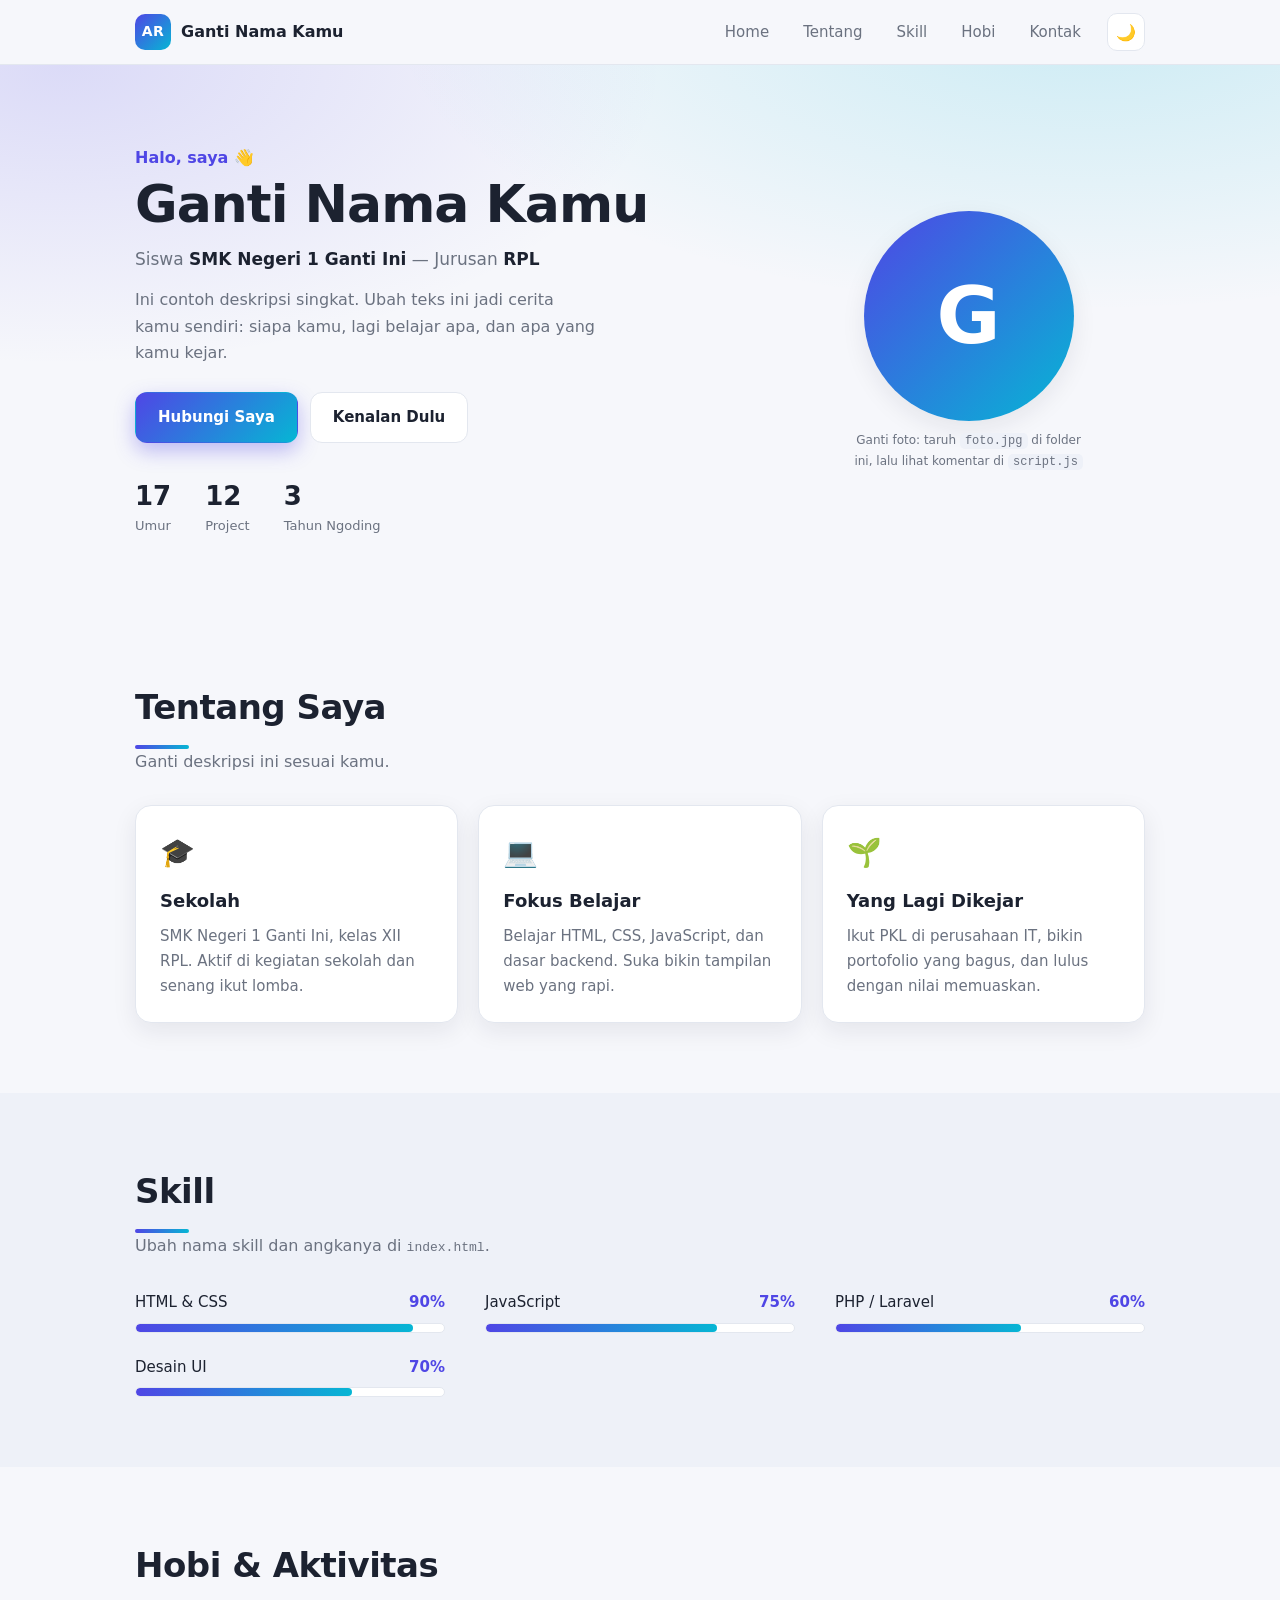
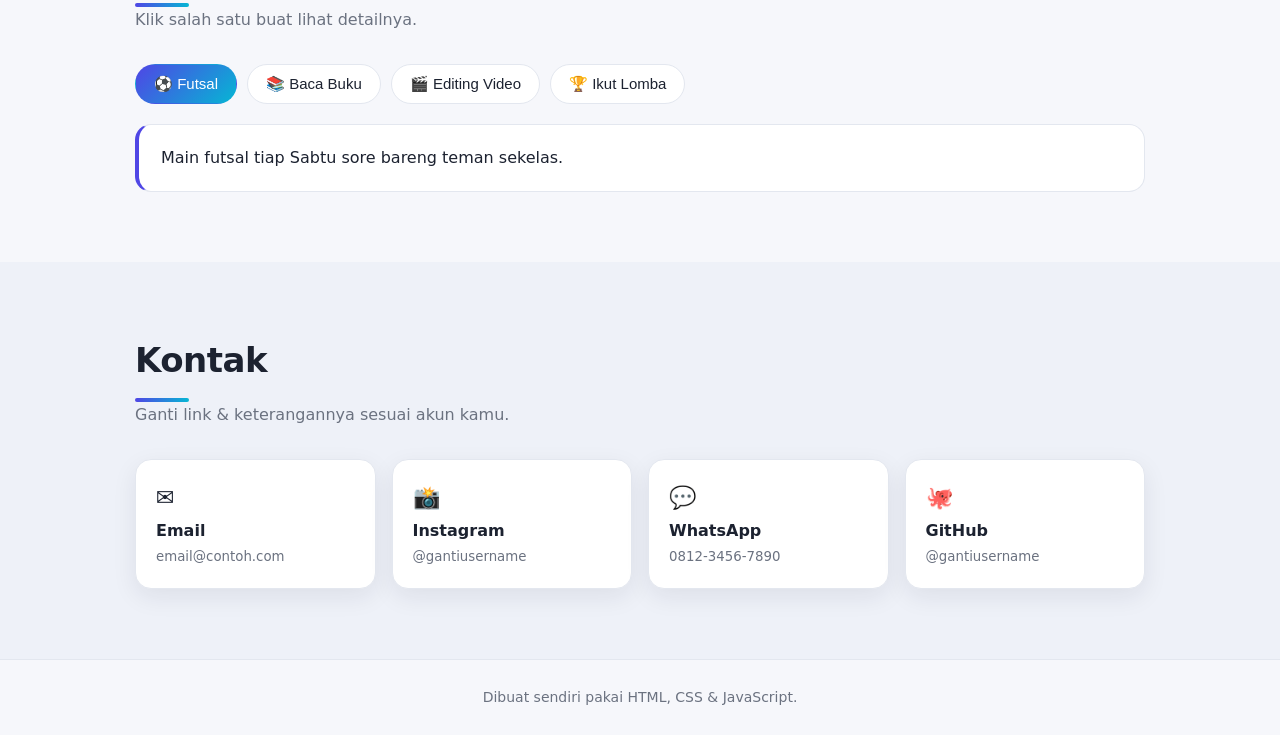
==== index.html @ 1ccd7837 "Web profil siswa: HTML, CSS, JS murni Struktur halaman: hero, tentang, skill, hobi, dan kontak. Teks" ====
<!DOCTYPE html>
<html lang="id">
<head>
  <meta charset="UTF-8" />
  <meta name="viewport" content="width=device-width, initial-scale=1.0" />
  <title>Profil Siswa — Ganti Nama Ini</title>
  <meta name="description" content="Web profil siswa SMA/SMK sederhana." />
  <link rel="stylesheet" href="style.css" />
</head>
<body>

  <!-- ====== NAVBAR ====== -->
  <header class="navbar" id="navbar">
    <div class="container nav-inner">
      <a href="#home" class="brand">
        <span class="brand-badge">AR</span>
        <span class="brand-name">Ganti Nama Kamu</span>
      </a>

      <button class="nav-toggle" id="navToggle" aria-label="Buka menu" aria-expanded="false">
        <span></span><span></span><span></span>
      </button>

      <nav class="nav-links" id="navLinks">
        <a href="#home">Home</a>
        <a href="#tentang">Tentang</a>
        <a href="#skill">Skill</a>
        <a href="#hobi">Hobi</a>
        <a href="#kontak">Kontak</a>
        <button class="theme-btn" id="themeBtn" title="Ganti tema" aria-label="Ganti tema">🌙</button>
      </nav>
    </div>
  </header>

  <main>

    <!-- ====== HERO ====== -->
    <section class="hero" id="home">
      <div class="container hero-grid">
        <div class="hero-text reveal">
          <p class="hero-hi">Halo, saya 👋</p>
          <h1 class="hero-name">Ganti Nama Kamu</h1>
          <p class="hero-role">
            Siswa <strong>SMK Negeri 1 Ganti Ini</strong> — Jurusan <strong>RPL</strong>
          </p>
          <p class="hero-desc">
            Ini contoh deskripsi singkat. Ubah teks ini jadi cerita kamu sendiri:
            siapa kamu, lagi belajar apa, dan apa yang kamu kejar.
          </p>

          <div class="hero-actions">
            <a href="#kontak" class="btn btn-primary">Hubungi Saya</a>
            <a href="#tentang" class="btn btn-ghost">Kenalan Dulu</a>
          </div>

          <ul class="hero-stats">
            <li><b data-count="17">0</b><span>Umur</span></li>
            <li><b data-count="12">0</b><span>Project</span></li>
            <li><b data-count="3">0</b><span>Tahun Ngoding</span></li>
          </ul>
        </div>

        <div class="hero-photo reveal">
          <div class="avatar" id="avatar">F</div>
          <p class="avatar-hint">Ganti foto: taruh <code>foto.jpg</code> di folder ini, lalu lihat komentar di <code>script.js</code></p>
        </div>
      </div>
    </section>

    <!-- ====== TENTANG ====== -->
    <section class="section" id="tentang">
      <div class="container">
        <h2 class="section-title reveal">Tentang Saya</h2>
        <p class="section-sub reveal">Ganti deskripsi ini sesuai kamu.</p>

        <div class="cards">
          <article class="card reveal">
            <div class="card-icon">🎓</div>
            <h3>Sekolah</h3>
            <p>SMK Negeri 1 Ganti Ini, kelas XII RPL. Aktif di kegiatan sekolah dan senang ikut lomba.</p>
          </article>
          <article class="card reveal">
            <div class="card-icon">💻</div>
            <h3>Fokus Belajar</h3>
            <p>Belajar HTML, CSS, JavaScript, dan dasar backend. Suka bikin tampilan web yang rapi.</p>
          </article>
          <article class="card reveal">
            <div class="card-icon">🌱</div>
            <h3>Yang Lagi Dikejar</h3>
            <p>Ikut PKL di perusahaan IT, bikin portofolio yang bagus, dan lulus dengan nilai memuaskan.</p>
          </article>
        </div>
      </div>
    </section>

    <!-- ====== SKILL ====== -->
    <section class="section section-alt" id="skill">
      <div class="container">
        <h2 class="section-title reveal">Skill</h2>
        <p class="section-sub reveal">Ubah nama skill dan angkanya di <code>index.html</code>.</p>

        <div class="skills">
          <div class="skill reveal">
            <div class="skill-head"><span class="skill-name">HTML &amp; CSS</span><span class="skill-val">90%</span></div>
            <div class="bar"><i style="--w: 90%"></i></div>
          </div>
          <div class="skill reveal">
            <div class="skill-head"><span class="skill-name">JavaScript</span><span class="skill-val">75%</span></div>
            <div class="bar"><i style="--w: 75%"></i></div>
          </div>
          <div class="skill reveal">
            <div class="skill-head"><span class="skill-name">PHP / Laravel</span><span class="skill-val">60%</span></div>
            <div class="bar"><i style="--w: 60%"></i></div>
          </div>
          <div class="skill reveal">
            <div class="skill-head"><span class="skill-name">Desain UI</span><span class="skill-val">70%</span></div>
            <div class="bar"><i style="--w: 70%"></i></div>
          </div>
        </div>
      </div>
    </section>

    <!-- ====== HOBI ====== -->
    <section class="section" id="hobi">
      <div class="container">
        <h2 class="section-title reveal">Hobi &amp; Aktivitas</h2>
        <p class="section-sub reveal">Klik salah satu buat lihat detailnya.</p>

        <div class="hobby-list reveal" id="hobbyList">
          <button class="hobby active" data-detail="Main futsal tiap Sabtu sore bareng teman sekelas.">⚽ Futsal</button>
          <button class="hobby" data-detail="Suka baca novel fiksi dan komik, biasanya malam hari.">📚 Baca Buku</button>
          <button class="hobby" data-detail="Editing video buat konten sekolah pakai HP maupun laptop.">🎬 Editing Video</button>
          <button class="hobby" data-detail="Ikut lomba coding dan sering ikut workshop online.">🏆 Ikut Lomba</button>
        </div>

        <div class="hobby-detail reveal" id="hobbyDetail">
          Main futsal tiap Sabtu sore bareng teman sekelas.
        </div>
      </div>
    </section>

    <!-- ====== KONTAK ====== -->
    <section class="section section-alt" id="kontak">
      <div class="container">
        <h2 class="section-title reveal">Kontak</h2>
        <p class="section-sub reveal">Ganti link &amp; keterangannya sesuai akun kamu.</p>

        <div class="contact-grid">
          <a class="contact-card reveal" href="mailto:email@contoh.com">
            <span class="contact-icon">✉️</span>
            <b>Email</b>
            <small><span class="contact-info">email@contoh.com</span></small>
          </a>
          <a class="contact-card reveal" href="https://instagram.com/gantiusername" target="_blank" rel="noopener">
            <span class="contact-icon">📸</span>
            <b>Instagram</b>
            <small><span class="contact-info">@gantiusername</span></small>
          </a>
          <a class="contact-card reveal" href="https://wa.me/6281234567890" target="_blank" rel="noopener">
            <span class="contact-icon">💬</span>
            <b>WhatsApp</b>
            <small>0812-3456-7890</small>
          </a>
          <a class="contact-card reveal" href="https://github.com/gantiusername" target="_blank" rel="noopener">
            <span class="contact-icon">🐙</span>
            <b>GitHub</b>
            <small><span class="contact-info">@gantiusername</span></small>
          </a>
        </div>
      </div>
    </section>

  </main>

    <!-- ====== FOOTER ====== -->
  <footer class="footer">
    <div class="container">
      <p class="footer-text">Dibuat sendiri pakai HTML, CSS &amp; JavaScript.</p>
    </div>
  </footer>

  <button class="to-top" id="toTop" aria-label="Ke atas">↑</button>

  <script src="script.js"></script>
</body>
</html>
---- style.css ----
/* =========================================================
   Web Profil Siswa — style.css
   Mau ubah warna utama? Cukup ganti nilai di :root.
   ========================================================= */

:root {
  --bg: #f6f7fb;
  --bg-alt: #eef1f8;
  --card: #ffffff;
  --text: #1c2230;
  --muted: #6b7280;
  --border: #e3e7ef;

  /* Warna utama — ganti 2 baris ini buat ubah tema */
  --primary: #4f46e5;
  --accent: #06b6d4;

  --radius: 16px;
  --shadow: 0 8px 24px rgba(20, 25, 45, 0.08);
  --maxw: 1050px;
}

/* Tema gelap — diaktifkan lewat tombol 🌙 */
body.dark {
  --bg: #0f1220;
  --bg-alt: #151931;
  --card: #191d33;
  --text: #e7eaf6;
  --muted: #9aa3bd;
  --border: #272c48;
  --shadow: 0 8px 24px rgba(0, 0, 0, 0.4);
}

* {
  box-sizing: border-box;
  margin: 0;
  padding: 0;
}

html {
  scroll-behavior: smooth;
}

body {
  font-family:
    "Segoe UI",
    system-ui,
    -apple-system,
    sans-serif;
  background: var(--bg);
  color: var(--text);
  line-height: 1.65;
  transition:
    background 0.3s,
    color 0.3s;
}

.container {
  width: 100%;
  max-width: var(--maxw);
  margin: 0 auto;
  padding: 0 20px;
}

a {
  color: inherit;
  text-decoration: none;
}

/* ================= NAVBAR ================= */
.navbar {
  position: sticky;
  top: 0;
  z-index: 50;
  background: color-mix(in srgb, var(--bg) 85%, transparent);
  backdrop-filter: blur(10px);
  border-bottom: 1px solid var(--border);
}

.nav-inner {
  display: flex;
  align-items: center;
  justify-content: space-between;
  height: 64px;
}

.brand {
  display: flex;
  align-items: center;
  gap: 10px;
  font-weight: 700;
}

.brand-badge {
  width: 36px;
  height: 36px;
  border-radius: 10px;
  display: grid;
  place-items: center;
  background: linear-gradient(135deg, var(--primary), var(--accent));
  color: #fff;
  font-size: 14px;
  letter-spacing: 0.5px;
}

.nav-links {
  display: flex;
  align-items: center;
  gap: 6px;
}

.nav-links a {
  padding: 8px 14px;
  border-radius: 10px;
  font-size: 15px;
  color: var(--muted);
  transition:
    background 0.2s,
    color 0.2s;
}
.nav-links a:hover {
  background: var(--bg-alt);
  color: var(--text);
}

.theme-btn {
  border: 1px solid var(--border);
  background: var(--card);
  color: var(--text);
  width: 38px;
  height: 38px;
  border-radius: 10px;
  cursor: pointer;
  font-size: 16px;
  margin-left: 6px;
  transition: transform 0.2s;
}
.theme-btn:hover {
  transform: scale(1.08);
}

.nav-toggle {
  display: none;
  flex-direction: column;
  gap: 5px;
  cursor: pointer;
  background: none;
  border: 0;
  padding: 8px;
}
.nav-toggle span {
  width: 24px;
  height: 2px;
  background: var(--text);
  border-radius: 2px;
  transition: 0.25s;
}

/* ================= HERO ================= */
.hero {
  padding: 80px 0 70px;
  background:
    radial-gradient(
      700px 300px at 85% -10%,
      color-mix(in srgb, var(--accent) 18%, transparent),
      transparent
    ),
    radial-gradient(
      600px 300px at 5% 0%,
      color-mix(in srgb, var(--primary) 16%, transparent),
      transparent
    );
}

.hero-grid {
  display: grid;
  grid-template-columns: 1.4fr 0.8fr;
  gap: 40px;
  align-items: center;
}

.hero-hi {
  color: var(--primary);
  font-weight: 600;
}

.hero-name {
  font-size: clamp(32px, 5vw, 52px);
  line-height: 1.15;
  margin: 4px 0 10px;
  letter-spacing: -1px;
}

.hero-role {
  color: var(--muted);
  font-size: 17px;
}
.hero-role strong {
  color: var(--text);
}

.hero-desc {
  margin-top: 14px;
  max-width: 46ch;
  color: var(--muted);
}

.hero-actions {
  display: flex;
  gap: 12px;
  margin-top: 26px;
  flex-wrap: wrap;
}

.btn {
  display: inline-block;
  padding: 12px 22px;
  border-radius: 12px;
  font-weight: 600;
  font-size: 15px;
  cursor: pointer;
  border: 1px solid transparent;
  transition: 0.2s;
}
.btn-primary {
  background: linear-gradient(135deg, var(--primary), var(--accent));
  color: #fff;
  box-shadow: 0 8px 20px color-mix(in srgb, var(--primary) 35%, transparent);
}
.btn-primary:hover {
  transform: translateY(-2px);
}
.btn-ghost {
  border-color: var(--border);
  background: var(--card);
}
.btn-ghost:hover {
  background: var(--bg-alt);
}

.hero-stats {
  display: flex;
  gap: 34px;
  list-style: none;
  margin-top: 38px;
}
.hero-stats b {
  display: block;
  font-size: 26px;
  line-height: 1.2;
}
.hero-stats span {
  font-size: 13px;
  color: var(--muted);
}

/* Foto / avatar */
.hero-photo {
  display: grid;
  justify-items: center;
  gap: 10px;
}

.avatar {
  width: 210px;
  height: 210px;
  border-radius: 50%;
  display: grid;
  place-items: center;
  font-size: 78px;
  font-weight: 700;
  color: #fff;
  background: linear-gradient(135deg, var(--primary), var(--accent));
  box-shadow: var(--shadow);
  overflow: hidden;
  background-size: cover;
  background-position: center;
}

.avatar-hint {
  font-size: 12px;
  color: var(--muted);
  text-align: center;
  max-width: 240px;
}
.avatar-hint code {
  background: var(--bg-alt);
  padding: 1px 5px;
  border-radius: 5px;
}

/* ================= SECTION UMUM ================= */
.section {
  padding: 70px 0;
}
.section-alt {
  background: var(--bg-alt);
}

.section-title {
  font-size: clamp(24px, 3.4vw, 34px);
  letter-spacing: -0.5px;
}
.section-sub {
  color: var(--muted);
  margin-bottom: 30px;
}

.section-title::after {
  content: "";
  display: block;
  width: 54px;
  height: 4px;
  border-radius: 4px;
  margin-top: 10px;
  background: linear-gradient(90deg, var(--primary), var(--accent));
}

/* ================= KARTU ================= */
.cards {
  display: grid;
  grid-template-columns: repeat(auto-fit, minmax(240px, 1fr));
  gap: 20px;
}

.card {
  background: var(--card);
  border: 1px solid var(--border);
  border-radius: var(--radius);
  padding: 24px;
  box-shadow: var(--shadow);
  transition:
    transform 0.25s,
    box-shadow 0.25s;
}
.card:hover {
  transform: translateY(-6px);
}
.card-icon {
  font-size: 28px;
  margin-bottom: 10px;
}
.card h3 {
  font-size: 18px;
  margin-bottom: 8px;
}
.card p {
  color: var(--muted);
  font-size: 15px;
}

/* ================= SKILL ================= */
.skills {
  display: grid;
  grid-template-columns: repeat(auto-fit, minmax(280px, 1fr));
  gap: 22px 40px;
}

.skill-head {
  display: flex;
  justify-content: space-between;
  font-size: 15px;
  margin-bottom: 8px;
}
.skill-val {
  color: var(--primary);
  font-weight: 600;
}

.bar {
  height: 10px;
  border-radius: 10px;
  background: var(--card);
  border: 1px solid var(--border);
  overflow: hidden;
}

.bar i {
  display: block;
  height: 100%;
  width: 0;
  border-radius: 10px;
  background: linear-gradient(90deg, var(--primary), var(--accent));
  transition: width 1.1s cubic-bezier(0.2, 0.8, 0.2, 1);
}
.bar.in i {
  width: var(--w);
}

/* ================= HOBI ================= */
.hobby-list {
  display: flex;
  flex-wrap: wrap;
  gap: 10px;
}

.hobby {
  padding: 10px 18px;
  border-radius: 999px;
  cursor: pointer;
  font-size: 15px;
  border: 1px solid var(--border);
  background: var(--card);
  color: var(--text);
  transition: 0.2s;
}
.hobby:hover {
  border-color: var(--primary);
}
.hobby.active {
  background: linear-gradient(135deg, var(--primary), var(--accent));
  color: #fff;
  border-color: transparent;
}

.hobby-detail {
  margin-top: 20px;
  padding: 20px 22px;
  border-radius: var(--radius);
  background: var(--card);
  border: 1px solid var(--border);
  border-left: 4px solid var(--primary);
}

/* ================= KONTAK ================= */
.contact-grid {
  display: grid;
  grid-template-columns: repeat(auto-fit, minmax(200px, 1fr));
  gap: 16px;
}

.contact-card {
  display: grid;
  gap: 2px;
  padding: 20px;
  border-radius: var(--radius);
  background: var(--card);
  border: 1px solid var(--border);
  box-shadow: var(--shadow);
  transition:
    transform 0.2s,
    border-color 0.2s;
}
.contact-card:hover {
  transform: translateY(-4px);
  border-color: var(--primary);
}
.contact-icon {
  font-size: 22px;
}
.contact-card small {
  color: var(--muted);
}

/* ================= FOOTER ================= */
.footer {
  padding: 26px 0;
  text-align: center;
  font-size: 14px;
  color: var(--muted);
  border-top: 1px solid var(--border);
}

/* Tombol ke atas */
.to-top {
  position: fixed;
  right: 20px;
  bottom: 20px;
  width: 44px;
  height: 44px;
  border-radius: 50%;
  border: 0;
  cursor: pointer;
  color: #fff;
  font-size: 18px;
  background: linear-gradient(135deg, var(--primary), var(--accent));
  box-shadow: var(--shadow);
  opacity: 0;
  pointer-events: none;
  transition: 0.25s;
}
.to-top.show {
  opacity: 1;
  pointer-events: auto;
}

/* ================= ANIMASI MUNCUL ================= */
.reveal {
  opacity: 0;
  transform: translateY(18px);
  transition:
    opacity 0.6s,
    transform 0.6s;
}
.reveal.in {
  opacity: 1;
  transform: none;
}

/* ================= RESPONSIVE ================= */
@media (max-width: 860px) {
  .hero-grid {
    grid-template-columns: 1fr;
    text-align: center;
  }
  .hero-desc {
    margin-left: auto;
    margin-right: auto;
  }
  .hero-actions,
  .hero-stats {
    justify-content: center;
  }
  .hero-photo {
    order: -1;
  }
  .avatar {
    width: 160px;
    height: 160px;
    font-size: 58px;
  }
}

@media (max-width: 720px) {
  .nav-toggle {
    display: flex;
  }

  .nav-links {
    position: absolute;
    top: 64px;
    left: 0;
    right: 0;
    flex-direction: column;
    align-items: stretch;
    gap: 4px;
    padding: 12px 20px 18px;
    background: var(--card);
    border-bottom: 1px solid var(--border);
    display: none;
  }
  .nav-links.open {
    display: flex;
  }
  .nav-links a {
    padding: 12px;
  }
  .theme-btn {
    margin: 6px 12px 0;
  }

  .hero-stats {
    gap: 22px;
  }
}

@media (prefers-reduced-motion: reduce) {
  * {
    animation: none !important;
    transition: none !important;
  }
}
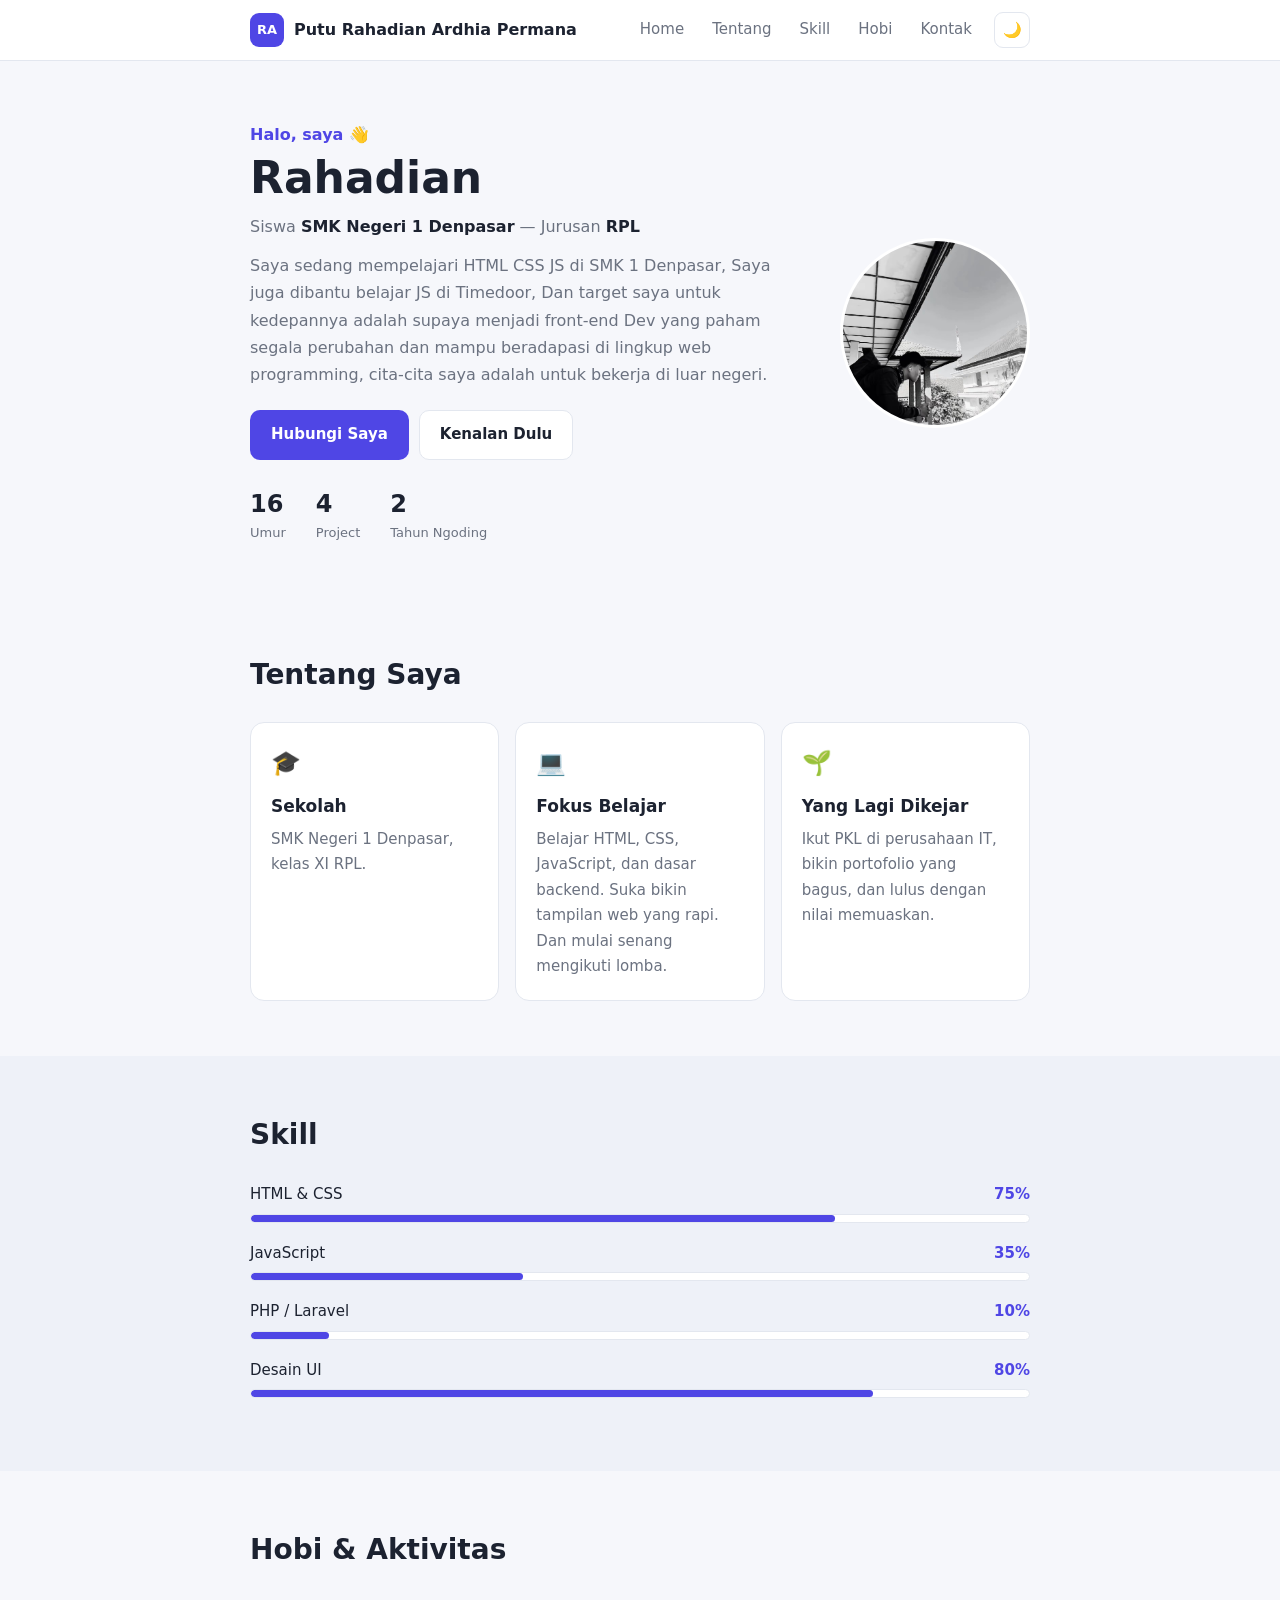
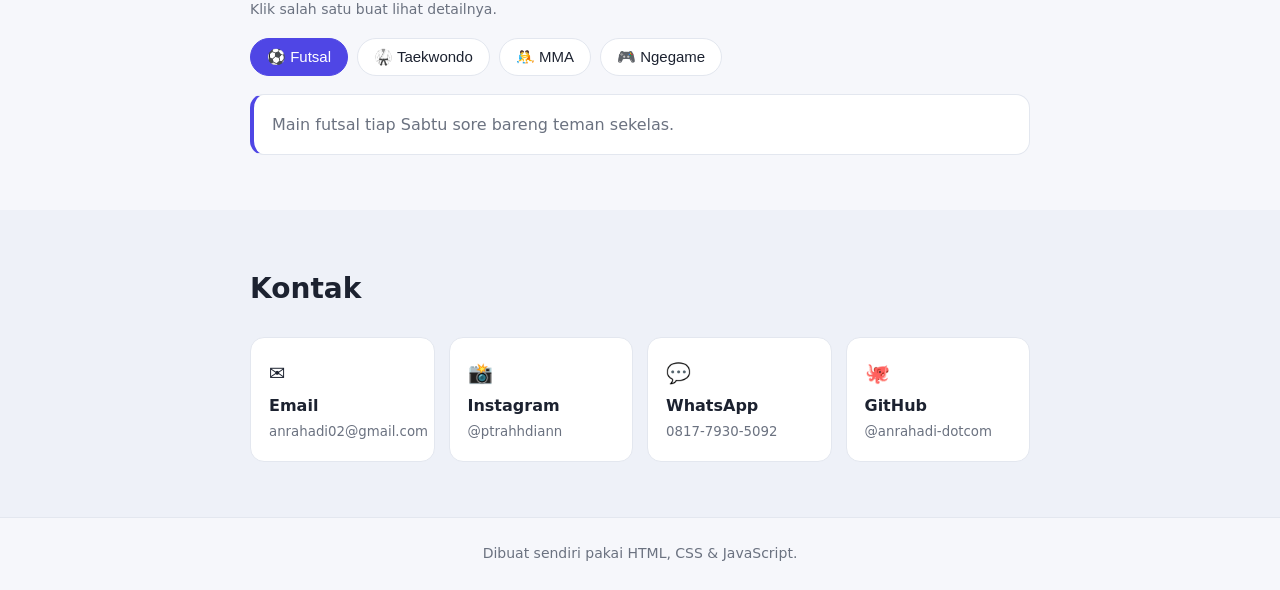
==== commit 452c69c3: "Pindahkan semua teks ke index.html dan sederhanakan desain" ====
--- a/index.html
+++ b/index.html
@@ -3,18 +3,18 @@
 <head>
   <meta charset="UTF-8" />
   <meta name="viewport" content="width=device-width, initial-scale=1.0" />
-  <title>Profil Siswa — Ganti Nama Ini</title>
-  <meta name="description" content="Web profil siswa SMA/SMK sederhana." />
+  <title>Profil Putu Rahadian Ardhia Permana</title>
+  <meta name="description" content="Profil Putu Rahadian Ardhia Permana, siswa SMK Negeri 1 Denpasar jurusan RPL." />
   <link rel="stylesheet" href="style.css" />
 </head>
 <body>
 
   <!-- ====== NAVBAR ====== -->
-  <header class="navbar" id="navbar">
+  <header class="navbar">
     <div class="container nav-inner">
       <a href="#home" class="brand">
-        <span class="brand-badge">AR</span>
-        <span class="brand-name">Ganti Nama Kamu</span>
+        <span class="brand-badge">RA</span>
+        <span class="brand-name">Putu Rahadian Ardhia Permana</span>
       </a>
 
       <button class="nav-toggle" id="navToggle" aria-label="Buka menu" aria-expanded="false">
@@ -37,15 +37,17 @@
     <!-- ====== HERO ====== -->
     <section class="hero" id="home">
       <div class="container hero-grid">
-        <div class="hero-text reveal">
+        <div class="hero-text">
           <p class="hero-hi">Halo, saya 👋</p>
-          <h1 class="hero-name">Ganti Nama Kamu</h1>
+          <h1 class="hero-name">Rahadian</h1>
           <p class="hero-role">
-            Siswa <strong>SMK Negeri 1 Ganti Ini</strong> — Jurusan <strong>RPL</strong>
+            Siswa <strong>SMK Negeri 1 Denpasar</strong> — Jurusan <strong>RPL</strong>
           </p>
           <p class="hero-desc">
-            Ini contoh deskripsi singkat. Ubah teks ini jadi cerita kamu sendiri:
-            siapa kamu, lagi belajar apa, dan apa yang kamu kejar.
+            Saya sedang mempelajari HTML CSS JS di SMK 1 Denpasar, Saya juga dibantu belajar JS
+            di Timedoor, Dan target saya untuk kedepannya adalah supaya menjadi front-end Dev yang
+            paham segala perubahan dan mampu beradapasi di lingkup web programming, cita-cita saya
+            adalah untuk bekerja di luar negeri.
           </p>
 
           <div class="hero-actions">
@@ -54,15 +56,14 @@
           </div>
 
           <ul class="hero-stats">
-            <li><b data-count="17">0</b><span>Umur</span></li>
-            <li><b data-count="12">0</b><span>Project</span></li>
-            <li><b data-count="3">0</b><span>Tahun Ngoding</span></li>
+            <li><b data-count="16">16</b><span>Umur</span></li>
+            <li><b data-count="4">4</b><span>Project</span></li>
+            <li><b data-count="2">2</b><span>Tahun Ngoding</span></li>
           </ul>
         </div>
 
-        <div class="hero-photo reveal">
-          <div class="avatar" id="avatar">F</div>
-          <p class="avatar-hint">Ganti foto: taruh <code>foto.jpg</code> di folder ini, lalu lihat komentar di <code>script.js</code></p>
+        <div class="hero-photo">
+          <img class="avatar" src="foto.jpeg" alt="Foto Putu Rahadian Ardhia Permana" />
         </div>
       </div>
     </section>
@@ -70,21 +71,20 @@
     <!-- ====== TENTANG ====== -->
     <section class="section" id="tentang">
       <div class="container">
-        <h2 class="section-title reveal">Tentang Saya</h2>
-        <p class="section-sub reveal">Ganti deskripsi ini sesuai kamu.</p>
+        <h2 class="section-title">Tentang Saya</h2>
 
         <div class="cards">
-          <article class="card reveal">
+          <article class="card">
             <div class="card-icon">🎓</div>
             <h3>Sekolah</h3>
-            <p>SMK Negeri 1 Ganti Ini, kelas XII RPL. Aktif di kegiatan sekolah dan senang ikut lomba.</p>
+            <p>SMK Negeri 1 Denpasar, kelas XI RPL.</p>
           </article>
-          <article class="card reveal">
+          <article class="card">
             <div class="card-icon">💻</div>
             <h3>Fokus Belajar</h3>
-            <p>Belajar HTML, CSS, JavaScript, dan dasar backend. Suka bikin tampilan web yang rapi.</p>
+            <p>Belajar HTML, CSS, JavaScript, dan dasar backend. Suka bikin tampilan web yang rapi. Dan mulai senang mengikuti lomba.</p>
           </article>
-          <article class="card reveal">
+          <article class="card">
             <div class="card-icon">🌱</div>
             <h3>Yang Lagi Dikejar</h3>
             <p>Ikut PKL di perusahaan IT, bikin portofolio yang bagus, dan lulus dengan nilai memuaskan.</p>
@@ -96,26 +96,26 @@
     <!-- ====== SKILL ====== -->
     <section class="section section-alt" id="skill">
       <div class="container">
-        <h2 class="section-title reveal">Skill</h2>
-        <p class="section-sub reveal">Ubah nama skill dan angkanya di <code>index.html</code>.</p>
+        <h2 class="section-title">Skill</h2>
 
-        <div class="skills">
-          <div class="skill reveal">
-            <div class="skill-head"><span class="skill-name">HTML &amp; CSS</span><span class="skill-val">90%</span></div>
-            <div class="bar"><i style="--w: 90%"></i></div>
-          </div>
-          <div class="skill reveal">
-            <div class="skill-head"><span class="skill-name">JavaScript</span><span class="skill-val">75%</span></div>
-            <div class="bar"><i style="--w: 75%"></i></div>
-          </div>
-          <div class="skill reveal">
-            <div class="skill-head"><span class="skill-name">PHP / Laravel</span><span class="skill-val">60%</span></div>
-            <div class="bar"><i style="--w: 60%"></i></div>
-          </div>
-          <div class="skill reveal">
-            <div class="skill-head"><span class="skill-name">Desain UI</span><span class="skill-val">70%</span></div>
-            <div class="bar"><i style="--w: 70%"></i></div>
-          </div>
+        <div class="skill reveal">
+          <div class="skill-head"><span>HTML &amp; CSS</span><span class="skill-val">75%</span></div>
+          <div class="bar"><i style="--w: 75%"></i></div>
+        </div>
+
+        <div class="skill reveal">
+          <div class="skill-head"><span>JavaScript</span><span class="skill-val">35%</span></div>
+          <div class="bar"><i style="--w: 35%"></i></div>
+        </div>
+
+        <div class="skill reveal">
+          <div class="skill-head"><span>PHP / Laravel</span><span class="skill-val">10%</span></div>
+          <div class="bar"><i style="--w: 10%"></i></div>
+        </div>
+
+        <div class="skill reveal">
+          <div class="skill-head"><span>Desain UI</span><span class="skill-val">80%</span></div>
+          <div class="bar"><i style="--w: 80%"></i></div>
         </div>
       </div>
     </section>
@@ -123,48 +123,47 @@
     <!-- ====== HOBI ====== -->
     <section class="section" id="hobi">
       <div class="container">
-        <h2 class="section-title reveal">Hobi &amp; Aktivitas</h2>
-        <p class="section-sub reveal">Klik salah satu buat lihat detailnya.</p>
+        <h2 class="section-title">Hobi &amp; Aktivitas</h2>
+        <p class="hobby-hint">Klik salah satu buat lihat detailnya.</p>
 
-        <div class="hobby-list reveal" id="hobbyList">
+        <div class="hobby-list" id="hobbyList">
           <button class="hobby active" data-detail="Main futsal tiap Sabtu sore bareng teman sekelas.">⚽ Futsal</button>
-          <button class="hobby" data-detail="Suka baca novel fiksi dan komik, biasanya malam hari.">📚 Baca Buku</button>
-          <button class="hobby" data-detail="Editing video buat konten sekolah pakai HP maupun laptop.">🎬 Editing Video</button>
-          <button class="hobby" data-detail="Ikut lomba coding dan sering ikut workshop online.">🏆 Ikut Lomba</button>
+          <button class="hobby" data-detail="Suka nendang nendang saat tidak ada kerjaan.">🥋 Taekwondo</button>
+          <button class="hobby" data-detail="Selain suka nendang saya juga suka mukul dan banting, of course dengan padsworks dan teman sparring.">🤼 MMA</button>
+          <button class="hobby" data-detail="Senang memainkan beberapa game cth: Minecraft saya suka membuat modpack untuk mengasah imajinasi saya.">🎮 Ngegame</button>
         </div>
 
-        <div class="hobby-detail reveal" id="hobbyDetail">
+        <p class="hobby-detail" id="hobbyDetail">
           Main futsal tiap Sabtu sore bareng teman sekelas.
-        </div>
+        </p>
       </div>
     </section>
 
     <!-- ====== KONTAK ====== -->
     <section class="section section-alt" id="kontak">
       <div class="container">
-        <h2 class="section-title reveal">Kontak</h2>
-        <p class="section-sub reveal">Ganti link &amp; keterangannya sesuai akun kamu.</p>
+        <h2 class="section-title">Kontak</h2>
 
         <div class="contact-grid">
-          <a class="contact-card reveal" href="mailto:email@contoh.com">
+          <a class="contact-card" href="mailto:anrahadi02@gmail.com">
             <span class="contact-icon">✉️</span>
             <b>Email</b>
-            <small><span class="contact-info">email@contoh.com</span></small>
+            <small>anrahadi02@gmail.com</small>
           </a>
-          <a class="contact-card reveal" href="https://instagram.com/gantiusername" target="_blank" rel="noopener">
+          <a class="contact-card" href="https://instagram.com/ptrahhdiann" target="_blank" rel="noopener">
             <span class="contact-icon">📸</span>
             <b>Instagram</b>
-            <small><span class="contact-info">@gantiusername</span></small>
+            <small>@ptrahhdiann</small>
           </a>
-          <a class="contact-card reveal" href="https://wa.me/6281234567890" target="_blank" rel="noopener">
+          <a class="contact-card" href="https://wa.me/6281779305092" target="_blank" rel="noopener">
             <span class="contact-icon">💬</span>
             <b>WhatsApp</b>
-            <small>0812-3456-7890</small>
+            <small>0817-7930-5092</small>
           </a>
-          <a class="contact-card reveal" href="https://github.com/gantiusername" target="_blank" rel="noopener">
+          <a class="contact-card" href="https://github.com/anrahadi-dotcom" target="_blank" rel="noopener">
             <span class="contact-icon">🐙</span>
             <b>GitHub</b>
-            <small><span class="contact-info">@gantiusername</span></small>
+            <small>@anrahadi-dotcom</small>
           </a>
         </div>
       </div>
@@ -172,10 +171,10 @@
 
   </main>
 
-    <!-- ====== FOOTER ====== -->
+  <!-- ====== FOOTER ====== -->
   <footer class="footer">
     <div class="container">
-      <p class="footer-text">Dibuat sendiri pakai HTML, CSS &amp; JavaScript.</p>
+      <p>Dibuat sendiri pakai HTML, CSS &amp; JavaScript.</p>
     </div>
   </footer>
 
--- a/style.css
+++ b/style.css
@@ -1,6 +1,6 @@
 /* =========================================================
    Web Profil Siswa — style.css
-   Mau ubah warna utama? Cukup ganti nilai di :root.
+   Mau ubah warna? Cukup ganti nilai di :root di bawah.
    ========================================================= */
 
 :root {
@@ -10,14 +10,10 @@
   --text: #1c2230;
   --muted: #6b7280;
   --border: #e3e7ef;
-
-  /* Warna utama — ganti 2 baris ini buat ubah tema */
   --primary: #4f46e5;
   --accent: #06b6d4;
-
-  --radius: 16px;
-  --shadow: 0 8px 24px rgba(20, 25, 45, 0.08);
-  --maxw: 1050px;
+  --radius: 14px;
+  --maxw: 820px;
 }
 
 /* Tema gelap — diaktifkan lewat tombol 🌙 */
@@ -28,7 +24,6 @@
   --text: #e7eaf6;
   --muted: #9aa3bd;
   --border: #272c48;
-  --shadow: 0 8px 24px rgba(0, 0, 0, 0.4);
 }
 
 * {
@@ -42,14 +37,10 @@
 }
 
 body {
-  font-family:
-    "Segoe UI",
-    system-ui,
-    -apple-system,
-    sans-serif;
+  font-family: "Segoe UI", system-ui, sans-serif;
   background: var(--bg);
   color: var(--text);
-  line-height: 1.65;
+  line-height: 1.7;
   transition:
     background 0.3s,
     color 0.3s;
@@ -72,8 +63,7 @@
   position: sticky;
   top: 0;
   z-index: 50;
-  background: color-mix(in srgb, var(--bg) 85%, transparent);
-  backdrop-filter: blur(10px);
+  background: var(--card);
   border-bottom: 1px solid var(--border);
 }
 
@@ -81,7 +71,7 @@
   display: flex;
   align-items: center;
   justify-content: space-between;
-  height: 64px;
+  height: 60px;
 }
 
 .brand {
@@ -92,90 +82,71 @@
 }
 
 .brand-badge {
-  width: 36px;
-  height: 36px;
-  border-radius: 10px;
+  width: 34px;
+  height: 34px;
   display: grid;
   place-items: center;
-  background: linear-gradient(135deg, var(--primary), var(--accent));
+  border-radius: 9px;
+  background: var(--primary);
   color: #fff;
-  font-size: 14px;
-  letter-spacing: 0.5px;
+  font-size: 13px;
 }
 
 .nav-links {
   display: flex;
   align-items: center;
-  gap: 6px;
+  gap: 4px;
 }
 
 .nav-links a {
-  padding: 8px 14px;
-  border-radius: 10px;
-  font-size: 15px;
-  color: var(--muted);
-  transition:
-    background 0.2s,
-    color 0.2s;
-}
+  padding: 7px 12px;
+  border-radius: 9px;
+  font-size: 15px;
+  color: var(--muted);
+}
+
 .nav-links a:hover {
   background: var(--bg-alt);
   color: var(--text);
 }
 
 .theme-btn {
-  border: 1px solid var(--border);
+  margin-left: 6px;
+  width: 36px;
+  height: 36px;
+  border: 1px solid var(--border);
+  border-radius: 9px;
   background: var(--card);
   color: var(--text);
-  width: 38px;
-  height: 38px;
-  border-radius: 10px;
+  font-size: 15px;
   cursor: pointer;
-  font-size: 16px;
-  margin-left: 6px;
-  transition: transform 0.2s;
-}
-.theme-btn:hover {
-  transform: scale(1.08);
 }
 
 .nav-toggle {
   display: none;
   flex-direction: column;
   gap: 5px;
+  padding: 8px;
+  border: 0;
+  background: none;
   cursor: pointer;
-  background: none;
-  border: 0;
-  padding: 8px;
-}
+}
+
 .nav-toggle span {
   width: 24px;
   height: 2px;
   background: var(--text);
-  border-radius: 2px;
-  transition: 0.25s;
 }
 
 /* ================= HERO ================= */
 .hero {
-  padding: 80px 0 70px;
-  background:
-    radial-gradient(
-      700px 300px at 85% -10%,
-      color-mix(in srgb, var(--accent) 18%, transparent),
-      transparent
-    ),
-    radial-gradient(
-      600px 300px at 5% 0%,
-      color-mix(in srgb, var(--primary) 16%, transparent),
-      transparent
-    );
+  padding: 60px 0 50px;
 }
 
 .hero-grid {
   display: grid;
-  grid-template-columns: 1.4fr 0.8fr;
-  gap: 40px;
+  grid-template-columns: 1fr 190px;
+  gap: 34px;
   align-items: center;
 }
 
@@ -185,191 +156,151 @@
 }
 
 .hero-name {
-  font-size: clamp(32px, 5vw, 52px);
-  line-height: 1.15;
-  margin: 4px 0 10px;
-  letter-spacing: -1px;
+  font-size: clamp(30px, 5vw, 44px);
+  line-height: 1.2;
+  margin: 4px 0 8px;
 }
 
 .hero-role {
   color: var(--muted);
-  font-size: 17px;
-}
+}
+
 .hero-role strong {
   color: var(--text);
 }
 
 .hero-desc {
-  margin-top: 14px;
-  max-width: 46ch;
+  margin-top: 12px;
   color: var(--muted);
 }
 
 .hero-actions {
   display: flex;
-  gap: 12px;
-  margin-top: 26px;
   flex-wrap: wrap;
+  gap: 10px;
+  margin-top: 22px;
 }
 
 .btn {
   display: inline-block;
-  padding: 12px 22px;
-  border-radius: 12px;
+  padding: 11px 20px;
+  border-radius: 10px;
   font-weight: 600;
   font-size: 15px;
   cursor: pointer;
   border: 1px solid transparent;
   transition: 0.2s;
 }
+
 .btn-primary {
-  background: linear-gradient(135deg, var(--primary), var(--accent));
+  background: var(--primary);
   color: #fff;
-  box-shadow: 0 8px 20px color-mix(in srgb, var(--primary) 35%, transparent);
-}
+}
+
 .btn-primary:hover {
-  transform: translateY(-2px);
-}
+  background: var(--accent);
+}
+
 .btn-ghost {
+  background: var(--card);
   border-color: var(--border);
-  background: var(--card);
-}
+}
+
 .btn-ghost:hover {
   background: var(--bg-alt);
 }
 
 .hero-stats {
   display: flex;
-  gap: 34px;
+  gap: 30px;
   list-style: none;
-  margin-top: 38px;
-}
+  margin-top: 30px;
+}
+
 .hero-stats b {
   display: block;
-  font-size: 26px;
+  font-size: 24px;
   line-height: 1.2;
 }
+
 .hero-stats span {
   font-size: 13px;
   color: var(--muted);
 }
 
-/* Foto / avatar */
-.hero-photo {
-  display: grid;
-  justify-items: center;
-  gap: 10px;
-}
-
+/* Foto profil */
 .avatar {
-  width: 210px;
-  height: 210px;
+  width: 190px;
+  height: 190px;
+  object-fit: cover;
   border-radius: 50%;
-  display: grid;
-  place-items: center;
-  font-size: 78px;
-  font-weight: 700;
-  color: #fff;
-  background: linear-gradient(135deg, var(--primary), var(--accent));
-  box-shadow: var(--shadow);
-  overflow: hidden;
-  background-size: cover;
-  background-position: center;
-}
-
-.avatar-hint {
-  font-size: 12px;
-  color: var(--muted);
-  text-align: center;
-  max-width: 240px;
-}
-.avatar-hint code {
-  background: var(--bg-alt);
-  padding: 1px 5px;
-  border-radius: 5px;
-}
-
-/* ================= SECTION UMUM ================= */
+  border: 3px solid var(--card);
+  display: block;
+}
+
+/* ================= SECTION ================= */
 .section {
-  padding: 70px 0;
-}
+  padding: 55px 0;
+}
+
 .section-alt {
   background: var(--bg-alt);
 }
 
 .section-title {
-  font-size: clamp(24px, 3.4vw, 34px);
-  letter-spacing: -0.5px;
-}
-.section-sub {
-  color: var(--muted);
-  margin-bottom: 30px;
-}
-
-.section-title::after {
-  content: "";
-  display: block;
-  width: 54px;
-  height: 4px;
-  border-radius: 4px;
-  margin-top: 10px;
-  background: linear-gradient(90deg, var(--primary), var(--accent));
-}
-
-/* ================= KARTU ================= */
+  font-size: clamp(22px, 3.4vw, 28px);
+  margin-bottom: 24px;
+}
+
+/* ================= KARTU "TENTANG" ================= */
 .cards {
   display: grid;
-  grid-template-columns: repeat(auto-fit, minmax(240px, 1fr));
-  gap: 20px;
+  grid-template-columns: repeat(auto-fit, minmax(220px, 1fr));
+  gap: 16px;
 }
 
 .card {
   background: var(--card);
   border: 1px solid var(--border);
   border-radius: var(--radius);
-  padding: 24px;
-  box-shadow: var(--shadow);
-  transition:
-    transform 0.25s,
-    box-shadow 0.25s;
-}
-.card:hover {
-  transform: translateY(-6px);
-}
+  padding: 20px;
+}
+
 .card-icon {
-  font-size: 28px;
-  margin-bottom: 10px;
-}
+  font-size: 24px;
+  margin-bottom: 8px;
+}
+
 .card h3 {
-  font-size: 18px;
-  margin-bottom: 8px;
-}
+  font-size: 17px;
+  margin-bottom: 6px;
+}
+
 .card p {
   color: var(--muted);
   font-size: 15px;
 }
 
 /* ================= SKILL ================= */
-.skills {
-  display: grid;
-  grid-template-columns: repeat(auto-fit, minmax(280px, 1fr));
-  gap: 22px 40px;
+.skill {
+  margin-bottom: 18px;
 }
 
 .skill-head {
   display: flex;
   justify-content: space-between;
   font-size: 15px;
-  margin-bottom: 8px;
-}
+  margin-bottom: 6px;
+}
+
 .skill-val {
   color: var(--primary);
   font-weight: 600;
 }
 
 .bar {
-  height: 10px;
-  border-radius: 10px;
+  height: 9px;
+  border-radius: 9px;
   background: var(--card);
   border: 1px solid var(--border);
   overflow: hidden;
@@ -377,108 +308,117 @@
 
 .bar i {
   display: block;
+  width: 0;
   height: 100%;
-  width: 0;
-  border-radius: 10px;
-  background: linear-gradient(90deg, var(--primary), var(--accent));
-  transition: width 1.1s cubic-bezier(0.2, 0.8, 0.2, 1);
-}
+  border-radius: 9px;
+  background: var(--primary);
+  transition: width 1s ease;
+}
+
 .bar.in i {
   width: var(--w);
 }
 
 /* ================= HOBI ================= */
+.hobby-hint {
+  color: var(--muted);
+  font-size: 14px;
+  margin-bottom: 16px;
+}
+
 .hobby-list {
   display: flex;
   flex-wrap: wrap;
-  gap: 10px;
+  gap: 9px;
 }
 
 .hobby {
-  padding: 10px 18px;
+  padding: 9px 16px;
   border-radius: 999px;
+  border: 1px solid var(--border);
+  background: var(--card);
+  color: var(--text);
+  font-size: 15px;
   cursor: pointer;
-  font-size: 15px;
-  border: 1px solid var(--border);
-  background: var(--card);
-  color: var(--text);
   transition: 0.2s;
 }
+
 .hobby:hover {
   border-color: var(--primary);
 }
+
 .hobby.active {
-  background: linear-gradient(135deg, var(--primary), var(--accent));
+  background: var(--primary);
+  border-color: var(--primary);
   color: #fff;
-  border-color: transparent;
 }
 
 .hobby-detail {
-  margin-top: 20px;
-  padding: 20px 22px;
+  margin-top: 18px;
+  padding: 16px 18px;
   border-radius: var(--radius);
   background: var(--card);
   border: 1px solid var(--border);
   border-left: 4px solid var(--primary);
+  color: var(--muted);
 }
 
 /* ================= KONTAK ================= */
 .contact-grid {
   display: grid;
-  grid-template-columns: repeat(auto-fit, minmax(200px, 1fr));
-  gap: 16px;
+  grid-template-columns: repeat(auto-fit, minmax(180px, 1fr));
+  gap: 14px;
 }
 
 .contact-card {
   display: grid;
   gap: 2px;
-  padding: 20px;
+  padding: 18px;
   border-radius: var(--radius);
   background: var(--card);
   border: 1px solid var(--border);
-  box-shadow: var(--shadow);
-  transition:
-    transform 0.2s,
-    border-color 0.2s;
-}
+  transition: 0.2s;
+}
+
 .contact-card:hover {
-  transform: translateY(-4px);
   border-color: var(--primary);
 }
+
 .contact-icon {
-  font-size: 22px;
-}
+  font-size: 20px;
+}
+
 .contact-card small {
   color: var(--muted);
 }
 
 /* ================= FOOTER ================= */
 .footer {
-  padding: 26px 0;
+  padding: 24px 0;
   text-align: center;
   font-size: 14px;
   color: var(--muted);
   border-top: 1px solid var(--border);
 }
 
-/* Tombol ke atas */
+/* ================= TOMBOL KE ATAS ================= */
 .to-top {
   position: fixed;
-  right: 20px;
-  bottom: 20px;
-  width: 44px;
-  height: 44px;
+  right: 18px;
+  bottom: 18px;
+  width: 42px;
+  height: 42px;
+  border: 0;
   border-radius: 50%;
-  border: 0;
+  background: var(--primary);
+  color: #fff;
+  font-size: 17px;
   cursor: pointer;
-  color: #fff;
-  font-size: 18px;
-  background: linear-gradient(135deg, var(--primary), var(--accent));
-  box-shadow: var(--shadow);
   opacity: 0;
   pointer-events: none;
-  transition: 0.25s;
-}
+  transition: 0.2s;
+}
+
 .to-top.show {
   opacity: 1;
   pointer-events: auto;
@@ -487,48 +427,26 @@
 /* ================= ANIMASI MUNCUL ================= */
 .reveal {
   opacity: 0;
-  transform: translateY(18px);
+  transform: translateY(14px);
   transition:
-    opacity 0.6s,
-    transform 0.6s;
-}
+    opacity 0.5s,
+    transform 0.5s;
+}
+
 .reveal.in {
   opacity: 1;
   transform: none;
 }
 
 /* ================= RESPONSIVE ================= */
-@media (max-width: 860px) {
-  .hero-grid {
-    grid-template-columns: 1fr;
-    text-align: center;
-  }
-  .hero-desc {
-    margin-left: auto;
-    margin-right: auto;
-  }
-  .hero-actions,
-  .hero-stats {
-    justify-content: center;
-  }
-  .hero-photo {
-    order: -1;
-  }
-  .avatar {
-    width: 160px;
-    height: 160px;
-    font-size: 58px;
-  }
-}
-
-@media (max-width: 720px) {
+@media (max-width: 700px) {
   .nav-toggle {
     display: flex;
   }
 
   .nav-links {
     position: absolute;
-    top: 64px;
+    top: 60px;
     left: 0;
     right: 0;
     flex-direction: column;
@@ -539,24 +457,42 @@
     border-bottom: 1px solid var(--border);
     display: none;
   }
+
   .nav-links.open {
     display: flex;
   }
+
   .nav-links a {
-    padding: 12px;
-  }
+    padding: 11px;
+  }
+
   .theme-btn {
-    margin: 6px 12px 0;
-  }
-
+    margin: 6px 11px 0;
+  }
+
+  .hero-grid {
+    grid-template-columns: 1fr;
+    text-align: center;
+  }
+
+  .hero-photo {
+    order: -1;
+  }
+
+  .hero-actions,
   .hero-stats {
-    gap: 22px;
+    justify-content: center;
+  }
+
+  .avatar {
+    width: 150px;
+    height: 150px;
+    margin: 0 auto;
   }
 }
 
 @media (prefers-reduced-motion: reduce) {
   * {
-    animation: none !important;
     transition: none !important;
   }
 }
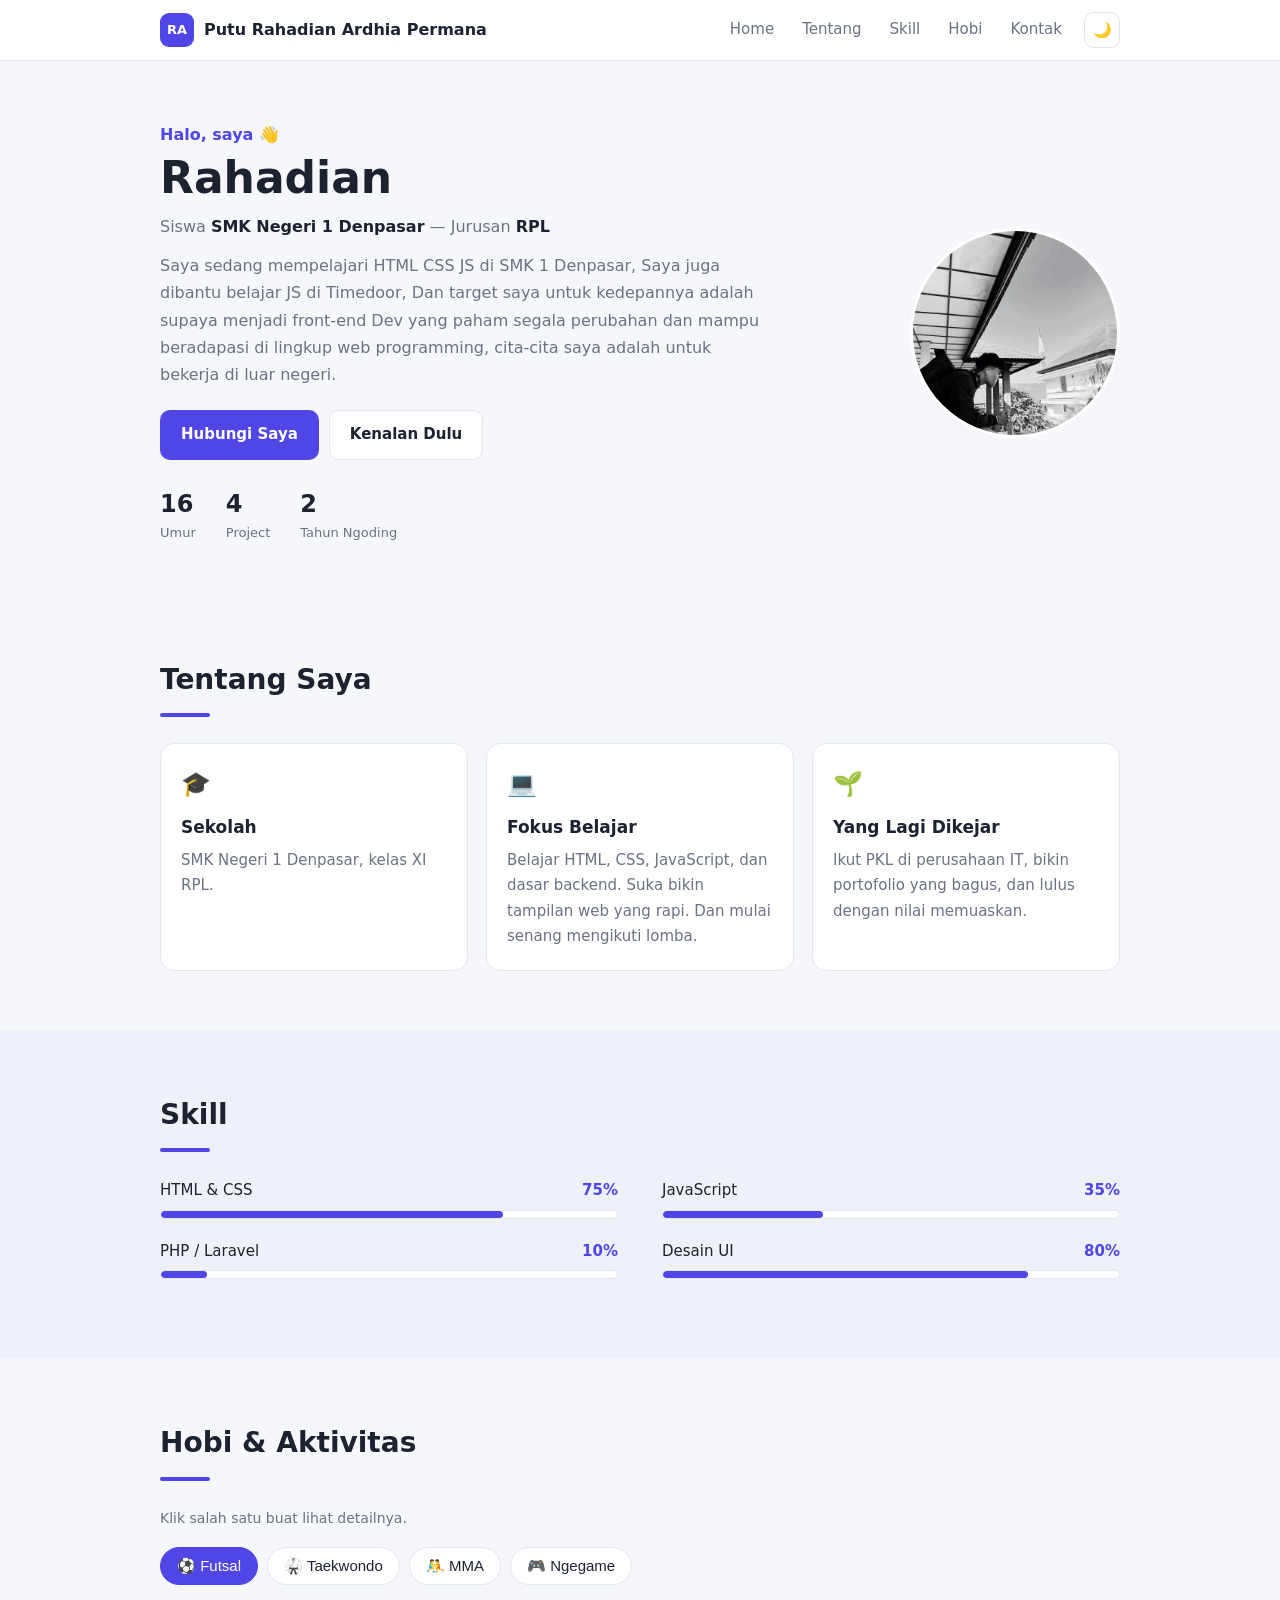
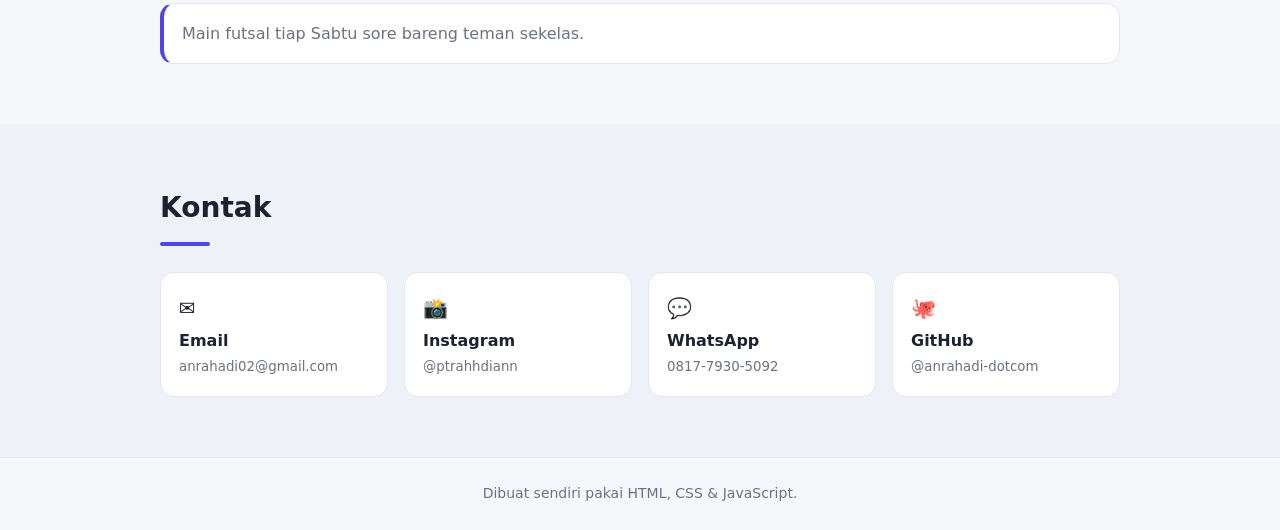
==== commit bb3cb44c: "Perbaiki layout: lebarkan halaman dan atur skill jadi 2 kolom" ====
--- a/index.html
+++ b/index.html
@@ -98,24 +98,28 @@
       <div class="container">
         <h2 class="section-title">Skill</h2>
 
-        <div class="skill reveal">
-          <div class="skill-head"><span>HTML &amp; CSS</span><span class="skill-val">75%</span></div>
-          <div class="bar"><i style="--w: 75%"></i></div>
-        </div>
+        <div class="skills">
 
-        <div class="skill reveal">
-          <div class="skill-head"><span>JavaScript</span><span class="skill-val">35%</span></div>
-          <div class="bar"><i style="--w: 35%"></i></div>
-        </div>
+          <div class="skill reveal">
+            <div class="skill-head"><span>HTML &amp; CSS</span><span class="skill-val">75%</span></div>
+            <div class="bar"><i style="--w: 75%"></i></div>
+          </div>
 
-        <div class="skill reveal">
-          <div class="skill-head"><span>PHP / Laravel</span><span class="skill-val">10%</span></div>
-          <div class="bar"><i style="--w: 10%"></i></div>
-        </div>
+          <div class="skill reveal">
+            <div class="skill-head"><span>JavaScript</span><span class="skill-val">35%</span></div>
+            <div class="bar"><i style="--w: 35%"></i></div>
+          </div>
 
-        <div class="skill reveal">
-          <div class="skill-head"><span>Desain UI</span><span class="skill-val">80%</span></div>
-          <div class="bar"><i style="--w: 80%"></i></div>
+          <div class="skill reveal">
+            <div class="skill-head"><span>PHP / Laravel</span><span class="skill-val">10%</span></div>
+            <div class="bar"><i style="--w: 10%"></i></div>
+          </div>
+
+          <div class="skill reveal">
+            <div class="skill-head"><span>Desain UI</span><span class="skill-val">80%</span></div>
+            <div class="bar"><i style="--w: 80%"></i></div>
+          </div>
+
         </div>
       </div>
     </section>
--- a/style.css
+++ b/style.css
@@ -13,7 +13,8 @@
   --primary: #4f46e5;
   --accent: #06b6d4;
   --radius: 14px;
-  --maxw: 820px;
+  --maxw: 1000px;   /* lebar maksimal halaman */
+  --baca: 60ch;     /* lebar maksimal teks panjang biar enak dibaca */
 }
 
 /* Tema gelap — diaktifkan lewat tombol 🌙 */
@@ -145,8 +146,8 @@
 
 .hero-grid {
   display: grid;
-  grid-template-columns: 1fr 190px;
-  gap: 34px;
+  grid-template-columns: 1fr 210px;
+  gap: 44px;
   align-items: center;
 }
 
@@ -171,6 +172,7 @@
 
 .hero-desc {
   margin-top: 12px;
+  max-width: var(--baca);
   color: var(--muted);
 }
 
@@ -229,9 +231,14 @@
 }
 
 /* Foto profil */
+.hero-photo {
+  display: flex;
+  justify-content: center;
+}
+
 .avatar {
-  width: 190px;
-  height: 190px;
+  width: 210px;
+  height: 210px;
   object-fit: cover;
   border-radius: 50%;
   border: 3px solid var(--card);
@@ -240,7 +247,7 @@
 
 /* ================= SECTION ================= */
 .section {
-  padding: 55px 0;
+  padding: 60px 0;
 }
 
 .section-alt {
@@ -249,14 +256,33 @@
 
 .section-title {
   font-size: clamp(22px, 3.4vw, 28px);
-  margin-bottom: 24px;
+  margin-bottom: 10px;
+}
+
+/* Garis kecil di bawah judul section */
+.section-title::after {
+  content: "";
+  display: block;
+  width: 50px;
+  height: 4px;
+  border-radius: 4px;
+  margin-top: 10px;
+  background: var(--primary);
+}
+
+/* Beri jarak antara judul dan isinya */
+.section-title + .cards,
+.section-title + .skills,
+.section-title + .hobby-hint,
+.section-title + .contact-grid {
+  margin-top: 26px;
 }
 
 /* ================= KARTU "TENTANG" ================= */
 .cards {
   display: grid;
-  grid-template-columns: repeat(auto-fit, minmax(220px, 1fr));
-  gap: 16px;
+  grid-template-columns: repeat(auto-fit, minmax(240px, 1fr));
+  gap: 18px;
 }
 
 .card {
@@ -282,8 +308,16 @@
 }
 
 /* ================= SKILL ================= */
+/* Skill ditata 2 kolom kalau layarnya cukup lebar, 1 kolom kalau di HP */
+.skills {
+  display: grid;
+  grid-template-columns: repeat(2, minmax(0, 1fr));
+  gap: 0 44px;
+  margin-top: 26px;
+}
+
 .skill {
-  margin-bottom: 18px;
+  margin-bottom: 20px;
 }
 
 .skill-head {
@@ -366,8 +400,9 @@
 /* ================= KONTAK ================= */
 .contact-grid {
   display: grid;
-  grid-template-columns: repeat(auto-fit, minmax(180px, 1fr));
-  gap: 14px;
+  grid-template-columns: repeat(auto-fit, minmax(200px, 1fr));
+  gap: 16px;
+  margin-top: 26px;
 }
 
 .contact-card {
@@ -472,7 +507,23 @@
 
   .hero-grid {
     grid-template-columns: 1fr;
+    gap: 30px;
     text-align: center;
+  }
+
+  .hero-desc {
+    margin-left: auto;
+    margin-right: auto;
+  }
+
+  .section-title::after {
+    margin-left: auto;
+    margin-right: auto;
+  }
+
+  .skills {
+    grid-template-columns: 1fr;
+    gap: 0;
   }
 
   .hero-photo {
